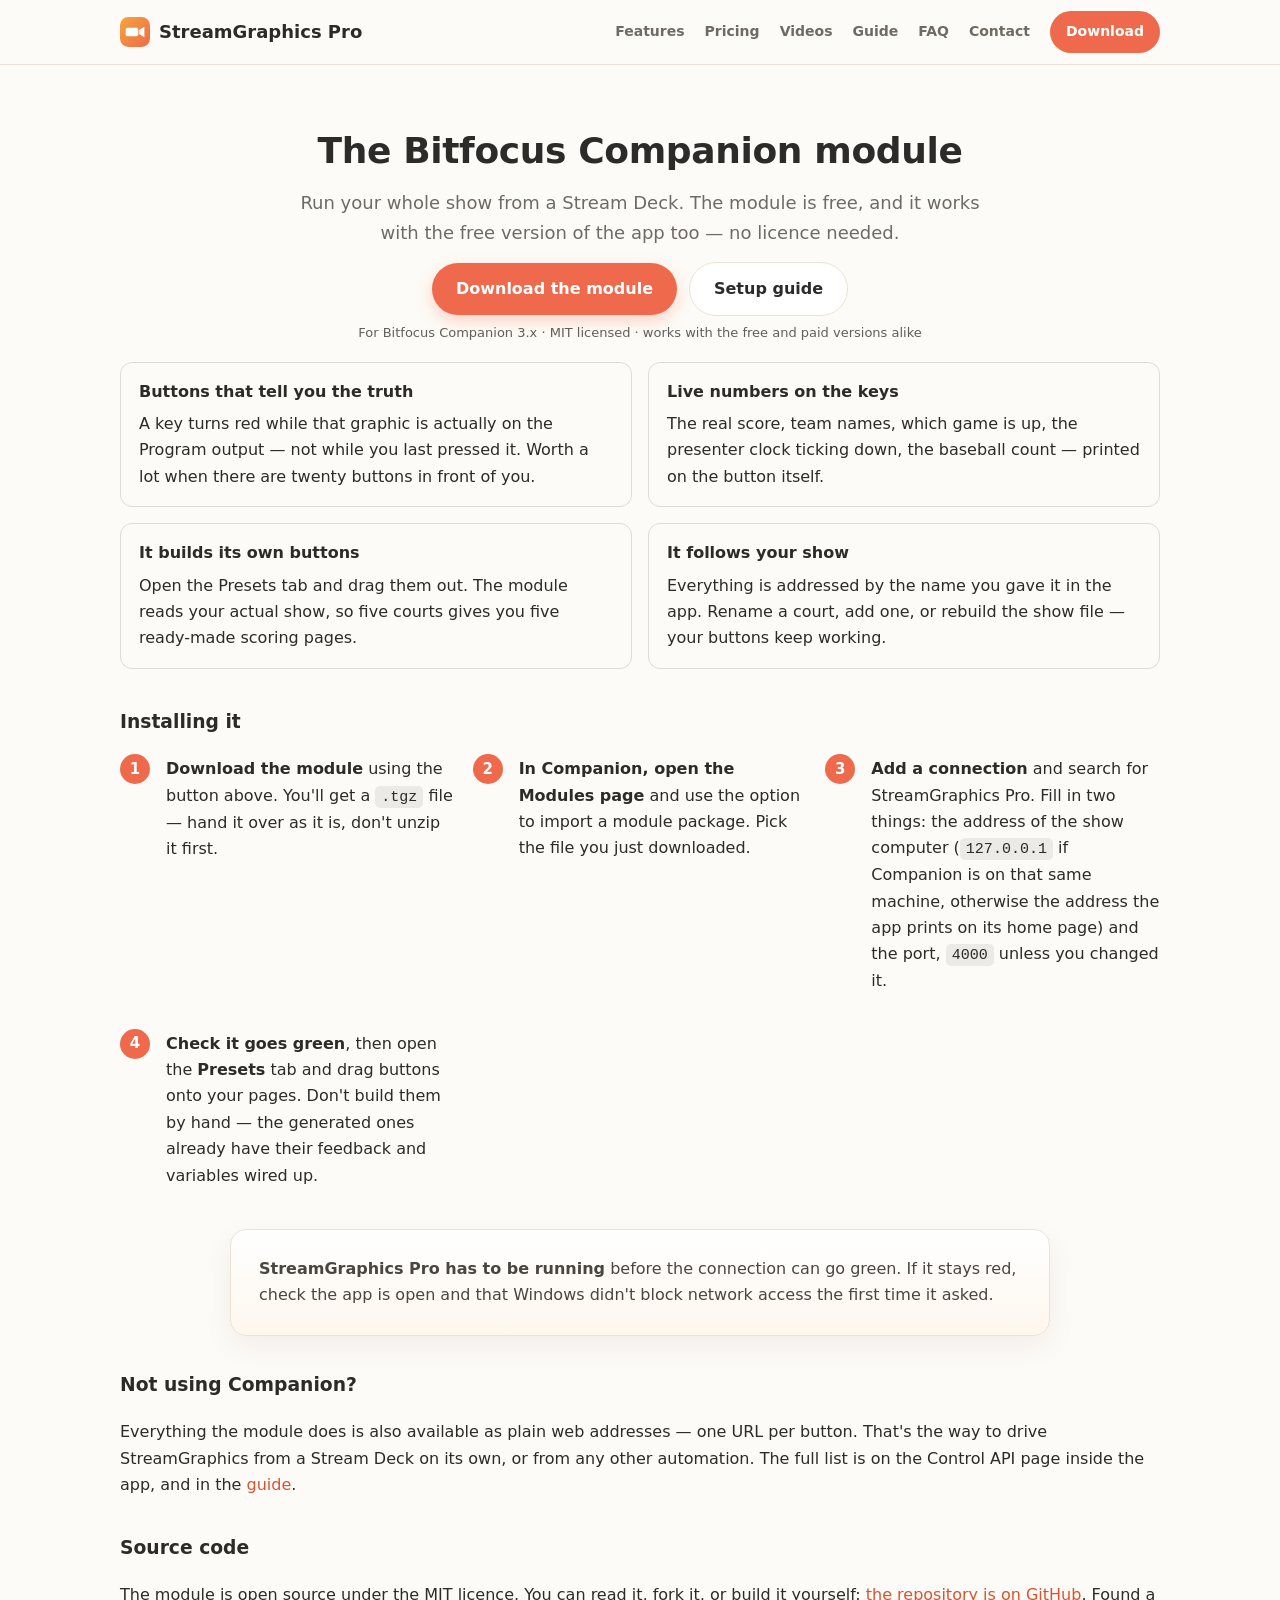
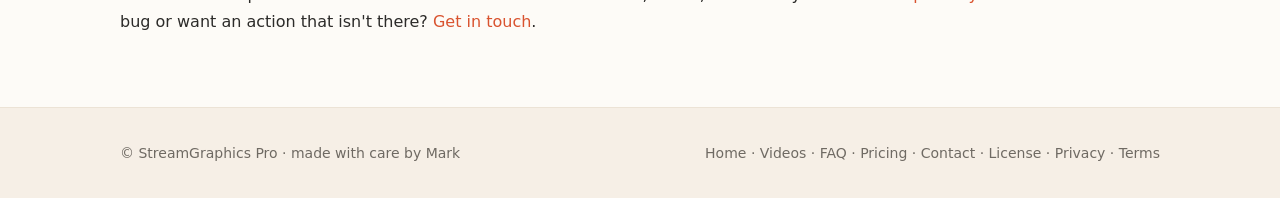
==== companion.html @ 473bcac5 "Companion module download page; manual links to it The module file goes in files/, NOT download/ — t" ====
<!doctype html>
<html lang="en">
<head>
<meta charset="utf-8">
<meta name="viewport" content="width=device-width, initial-scale=1">
<title>Bitfocus Companion module — StreamGraphics Pro</title>
<meta name="description" content="Free Bitfocus Companion module for StreamGraphics Pro. Drag ready-made buttons out of the Presets tab — graphics on and off air, scoreboards, timers, with live feedback on the keys.">
<link rel="icon" href="data:image/svg+xml,%3Csvg xmlns='http://www.w3.org/2000/svg' viewBox='0 0 64 64'%3E%3Ccircle cx='32' cy='32' r='30' fill='%23ef6a4c'/%3E%3C/svg%3E">
<link rel="stylesheet" href="site.css">
<style>
  .steps{counter-reset:st;list-style:none;padding:0;margin:18px 0 0}
  .steps li{counter-increment:st;position:relative;padding:0 0 18px 46px;margin:0}
  .steps li::before{content:counter(st);position:absolute;left:0;top:-2px;width:30px;height:30px;border-radius:50%;
    background:var(--accent,#ef6a4c);color:#fff;font-weight:800;display:flex;align-items:center;justify-content:center;font-size:15px}
  .dlrow{display:flex;gap:12px;flex-wrap:wrap;align-items:center;margin:14px 0 6px}
  .grid2{display:grid;grid-template-columns:repeat(2,minmax(0,1fr));gap:16px;margin-top:18px}
  @media(max-width:700px){.grid2{grid-template-columns:minmax(0,1fr)}}
  .card2{border:1px solid rgba(128,128,128,.25);border-radius:12px;padding:16px 18px}
  .card2 h4{margin:0 0 6px}
  code.k{padding:2px 6px;border-radius:5px;background:rgba(128,128,128,.14);font-size:.94em}
</style>
</head>
<body>
<header class="nav"><div class="wrap">
  <a class="brand" href="index.html"><svg class="logomark" width="30" height="30" viewBox="0 0 32 32" aria-hidden="true" style="flex:none"><defs><linearGradient id="sgm" x1="0" y1="0" x2="1" y2="1"><stop offset="0" stop-color="#f4a63c"/><stop offset="1" stop-color="#ef6a4c"/></linearGradient></defs><rect width="32" height="32" rx="9" fill="url(#sgm)"/><rect x="6" y="11.5" width="13.5" height="9" rx="2.2" fill="#fff"/><path d="M20.5 13.8 L26 10.5 L26 21.5 L20.5 18.2 Z" fill="#fff"/></svg> StreamGraphics Pro</a>
  <button class="menubtn" onclick="document.getElementById('nv').classList.toggle('open')">☰</button>
  <nav id="nv">
    <a href="index.html#features">Features</a><a href="pricing.html">Pricing</a>
    <a href="tutorials.html">Videos</a><a href="docs.html">Guide</a><a href="faq.html">FAQ</a>
    <a href="contact.html">Contact</a><a class="navcta" href="get-started.php">Download</a>
  </nav>
</div></header>

<section><div class="wrap">
  <div class="center">
    <h2>The Bitfocus Companion module</h2>
    <p class="lead" style="max-width:680px;margin:0 auto">Run your whole show from a Stream Deck. The module is free, and it works with the free version of the app too — no licence needed.</p>
  </div>

  <div class="dlrow" style="justify-content:center">
    <a class="btn" href="files/streamgraphics-pro-companion-module.tgz">Download the module</a>
    <a class="btn alt" href="docs.html#control-api">Setup guide</a>
  </div>
  <p class="center" style="font-size:13px;opacity:.75;margin-top:2px">For Bitfocus Companion 3.x · MIT licensed · works with the free and paid versions alike</p>

  <div class="grid2">
    <div class="card2">
      <h4>Buttons that tell you the truth</h4>
      <p style="margin:0">A key turns red while that graphic is actually on the Program output — not while you last pressed it. Worth a lot when there are twenty buttons in front of you.</p>
    </div>
    <div class="card2">
      <h4>Live numbers on the keys</h4>
      <p style="margin:0">The real score, team names, which game is up, the presenter clock ticking down, the baseball count — printed on the button itself.</p>
    </div>
    <div class="card2">
      <h4>It builds its own buttons</h4>
      <p style="margin:0">Open the Presets tab and drag them out. The module reads your actual show, so five courts gives you five ready-made scoring pages.</p>
    </div>
    <div class="card2">
      <h4>It follows your show</h4>
      <p style="margin:0">Everything is addressed by the name you gave it in the app. Rename a court, add one, or rebuild the show file — your buttons keep working.</p>
    </div>
  </div>

  <h3 style="margin-top:38px">Installing it</h3>
  <ol class="steps">
    <li><b>Download the module</b> using the button above. You'll get a <code class="k">.tgz</code> file — hand it over as it is, don't unzip it first.</li>
    <li><b>In Companion, open the Modules page</b> and use the option to import a module package. Pick the file you just downloaded.</li>
    <li><b>Add a connection</b> and search for StreamGraphics Pro. Fill in two things: the address of the show computer (<code class="k">127.0.0.1</code> if Companion is on that same machine, otherwise the address the app prints on its home page) and the port, <code class="k">4000</code> unless you changed it.</li>
    <li><b>Check it goes green</b>, then open the <b>Presets</b> tab and drag buttons onto your pages. Don't build them by hand — the generated ones already have their feedback and variables wired up.</li>
  </ol>

  <div class="note" style="margin-top:22px">
    <p style="margin:0"><b>StreamGraphics Pro has to be running</b> before the connection can go green. If it stays red, check the app is open and that Windows didn't block network access the first time it asked.</p>
  </div>

  <h3 style="margin-top:34px">Not using Companion?</h3>
  <p>Everything the module does is also available as plain web addresses — one URL per button. That's the way to drive StreamGraphics from a Stream Deck on its own, or from any other automation. The full list is on the Control API page inside the app, and in the <a href="docs.html#control-api">guide</a>.</p>

  <h3 style="margin-top:34px">Source code</h3>
  <p>The module is open source under the MIT licence. You can read it, fork it, or build it yourself: <a href="https://github.com/anirudhatalmale6-alt/companion-module-streamgraphics-pro" target="_blank" rel="noopener">the repository is on GitHub</a>. Found a bug or want an action that isn't there? <a href="contact.html">Get in touch</a>.</p>
</div></section>

<footer><div class="wrap"><div>© StreamGraphics Pro · made with care by Mark</div><div><a href="index.html">Home</a> · <a href="tutorials.html">Videos</a> · <a href="faq.html">FAQ</a> · <a href="pricing.html">Pricing</a> · <a href="contact.html">Contact</a> · <a href="eula.html">License</a> · <a href="privacy.html">Privacy</a> · <a href="terms.html">Terms</a></div></div></footer>
</body>
</html>
---- site.css ----
/* StreamGraphics Pro — marketing + docs site. Light, warm, friendly. Plain static CSS. */
:root{
  --bg:#fdfbf7;            /* warm off-white */
  --panel:#ffffff;
  --panel2:#f6efe6;        /* soft warm */
  --line:#ece3d6;
  --txt:#2c2b29;           /* warm near-black */
  --muted:#6f6a63;
  --muted2:#9a9289;
  --accent:#ef6a4c;        /* friendly warm coral */
  --accent-dk:#d9532f;
  --accent2:#f4a63c;       /* warm amber */
  --radius:16px;
  --shadow:0 10px 30px rgba(60,40,20,.06);
}
*{box-sizing:border-box}
html{scroll-behavior:smooth}
body{margin:0;background:var(--bg);color:var(--txt);font:16px/1.65 'Segoe UI',system-ui,-apple-system,Arial,sans-serif}
a{color:var(--accent-dk);text-decoration:none}
a:hover{text-decoration:underline}
.wrap{max-width:1080px;margin:0 auto;padding:0 20px}
.btn{display:inline-block;background:var(--accent);color:#fff;font-weight:800;padding:13px 24px;border-radius:999px;text-decoration:none;border:none;cursor:pointer;box-shadow:0 6px 16px rgba(239,106,76,.28)}
.btn:hover{background:var(--accent-dk);text-decoration:none}
.btn.alt{background:#fff;color:var(--txt);border:1.5px solid var(--line);box-shadow:none}
.btn.alt:hover{border-color:var(--accent)}

header.nav{position:sticky;top:0;z-index:50;background:rgba(253,251,247,.9);backdrop-filter:blur(8px);border-bottom:1px solid var(--line)}
header.nav .wrap{display:flex;align-items:center;gap:18px;height:64px}
.brand{display:flex;align-items:center;gap:9px;font-weight:800;font-size:18px;color:var(--txt)}
.brand:hover{text-decoration:none}
.brand .dot{width:12px;height:12px;border-radius:50%;background:var(--accent)}
header.nav nav{margin-left:auto;display:flex;gap:20px;flex-wrap:wrap;align-items:center}
header.nav nav a{color:var(--muted);font-weight:600;font-size:14px}
header.nav nav a:hover,header.nav nav a.on{color:var(--txt);text-decoration:none}
.navcta{background:var(--accent);color:#fff !important;padding:9px 16px;border-radius:999px;font-weight:800}
.navcta:hover{background:var(--accent-dk)}
.menubtn{display:none;margin-left:auto;background:#fff;border:1px solid var(--line);color:var(--txt);border-radius:8px;padding:6px 10px;font-size:18px;cursor:pointer}

.hero{padding:80px 0 60px;text-align:center;background:radial-gradient(1100px 460px at 50% -8%,rgba(244,166,60,.20),transparent 62%),radial-gradient(900px 420px at 80% 0%,rgba(239,106,76,.14),transparent 60%)}
.hero h1{font-size:clamp(34px,6vw,58px);line-height:1.06;margin:0 0 16px;letter-spacing:-.02em}
.hero p.sub{font-size:clamp(17px,2.2vw,21px);color:var(--muted);max-width:720px;margin:0 auto 26px}
.hero .cta{display:flex;gap:12px;justify-content:center;flex-wrap:wrap}
.pill{display:inline-block;font-size:13px;font-weight:800;color:var(--accent-dk);background:#fff;border:1px solid var(--line);box-shadow:var(--shadow);padding:6px 14px;border-radius:999px;margin-bottom:18px}

section{padding:56px 0}
h2{font-size:clamp(26px,4vw,36px);margin:0 0 8px;letter-spacing:-.01em}
.lead{color:var(--muted);margin:0 0 30px;font-size:18px}
.center{text-align:center}

.grid{display:grid;grid-template-columns:repeat(3,1fr);gap:18px}
@media(max-width:820px){.grid{grid-template-columns:1fr 1fr}}
@media(max-width:560px){.grid{grid-template-columns:1fr}}
.card{background:var(--panel);border:1px solid var(--line);border-radius:var(--radius);padding:22px;box-shadow:var(--shadow)}
.card h3{margin:8px 0 6px;font-size:18px}
.card p{margin:0;color:var(--muted);font-size:14.5px}
.ico{width:36px;height:36px;color:var(--accent)}

.note{background:linear-gradient(180deg,#fff,#fdf7ee);border:1px solid var(--line);border-radius:var(--radius);padding:26px 28px;box-shadow:var(--shadow);max-width:820px;margin:0 auto}
.note p{margin:0 0 10px;color:#4a463f}
.sig{font-weight:800;color:var(--txt)}

.steps{display:grid;grid-template-columns:repeat(3,1fr);gap:18px;counter-reset:s}
@media(max-width:700px){.steps{grid-template-columns:1fr}}
.step{background:#fff;border:1px solid var(--line);border-radius:var(--radius);padding:22px 20px;position:relative;box-shadow:var(--shadow)}
.step::before{counter-increment:s;content:counter(s);position:absolute;top:-15px;left:18px;width:32px;height:32px;background:var(--accent);color:#fff;font-weight:800;border-radius:50%;display:flex;align-items:center;justify-content:center}

.tiers{display:grid;grid-template-columns:1fr 1fr;gap:20px;max-width:820px;margin:0 auto}
@media(max-width:680px){.tiers{grid-template-columns:1fr}}
.tier{background:#fff;border:1px solid var(--line);border-radius:var(--radius);padding:28px;box-shadow:var(--shadow)}
.tier.hot{border-color:var(--accent);box-shadow:0 12px 34px rgba(239,106,76,.16)}
.tier h3{font-size:22px;margin:0 0 4px}
.tier .price{font-size:36px;font-weight:800;margin:8px 0;color:var(--txt)}
.tier ul{list-style:none;padding:0;margin:16px 0}
.tier li{padding:6px 0 6px 26px;position:relative;color:var(--muted)}
.tier li::before{content:'✓';position:absolute;left:0;color:var(--accent);font-weight:800}
.addons{max-width:820px;margin:22px auto 0}
.addons .card{display:flex;justify-content:space-between;gap:12px;margin-bottom:12px;align-items:center}

.faq{max-width:800px;margin:0 auto}
details{background:#fff;border:1px solid var(--line);border-radius:12px;padding:4px 18px;margin-bottom:10px;box-shadow:var(--shadow)}
details summary{cursor:pointer;font-weight:700;padding:12px 0;list-style:none}
details summary::-webkit-details-marker{display:none}
details summary::after{content:'+';float:right;color:var(--accent);font-weight:800}
details[open] summary::after{content:'–'}
details p{color:var(--muted);margin:0 0 14px}

.videowrap{max-width:900px;margin:0 auto}
.video{position:relative;padding-top:56.25%;background:var(--panel2);border:1px solid var(--line);border-radius:var(--radius);overflow:hidden;display:flex;align-items:center;justify-content:center}
.video iframe{position:absolute;inset:0;width:100%;height:100%;border:0}
.video .ph{color:var(--muted2);text-align:center}
.vgrid{display:grid;grid-template-columns:1fr 1fr;gap:20px}
@media(max-width:680px){.vgrid{grid-template-columns:1fr}}
.vcard{background:#fff;border:1px solid var(--line);border-radius:var(--radius);overflow:hidden;box-shadow:var(--shadow)}
.vthumb{position:relative;padding-top:56.25%;background:linear-gradient(135deg,#fef1e6,#fde3d5);display:flex;align-items:center;justify-content:center}
.vthumb .play{width:56px;height:56px;border-radius:50%;background:#fff;box-shadow:var(--shadow);display:flex;align-items:center;justify-content:center;color:var(--accent);font-size:22px}
.vcard .vb{padding:14px 16px}
.vcard h3{margin:0 0 3px;font-size:16px}
.vcard p{margin:0;color:var(--muted);font-size:13.5px}

/* docs */
.docs{display:grid;grid-template-columns:230px 1fr;gap:30px;align-items:start}
@media(max-width:820px){.docs{grid-template-columns:1fr}}
.side{position:sticky;top:82px;background:#fff;border:1px solid var(--line);border-radius:12px;padding:14px;box-shadow:var(--shadow)}
@media(max-width:820px){.side{position:static}}
.side a{display:block;color:var(--muted);padding:6px 8px;border-radius:7px;font-size:14px}
.side a:hover{background:var(--panel2);color:var(--txt);text-decoration:none}
.side .grp{font-size:11px;text-transform:uppercase;letter-spacing:.1em;color:var(--muted2);margin:12px 8px 4px}
.doc h2{scroll-margin-top:82px;border-top:1px solid var(--line);padding-top:26px;margin-top:34px}
.doc h2:first-child{border-top:none;padding-top:0;margin-top:0}
.doc h3{margin:20px 0 6px}
.doc p,.doc li{color:#514c45}
.doc code{background:var(--panel2);border:1px solid var(--line);border-radius:6px;padding:1px 6px;font-size:13px;color:#8a4a34}
.doc kbd{background:#fff;border:1px solid var(--line);border-bottom-width:2px;border-radius:5px;padding:1px 6px;font-size:12px}

footer{border-top:1px solid var(--line);padding:34px 0;color:var(--muted);font-size:14px;background:var(--panel2)}
footer .wrap{display:flex;justify-content:space-between;gap:16px;flex-wrap:wrap}
footer a{color:var(--muted)}
@media(max-width:720px){header.nav nav{display:none;position:absolute;top:64px;left:0;right:0;background:var(--bg);border-bottom:1px solid var(--line);flex-direction:column;padding:12px 20px}header.nav nav.open{display:flex}.menubtn{display:block}}
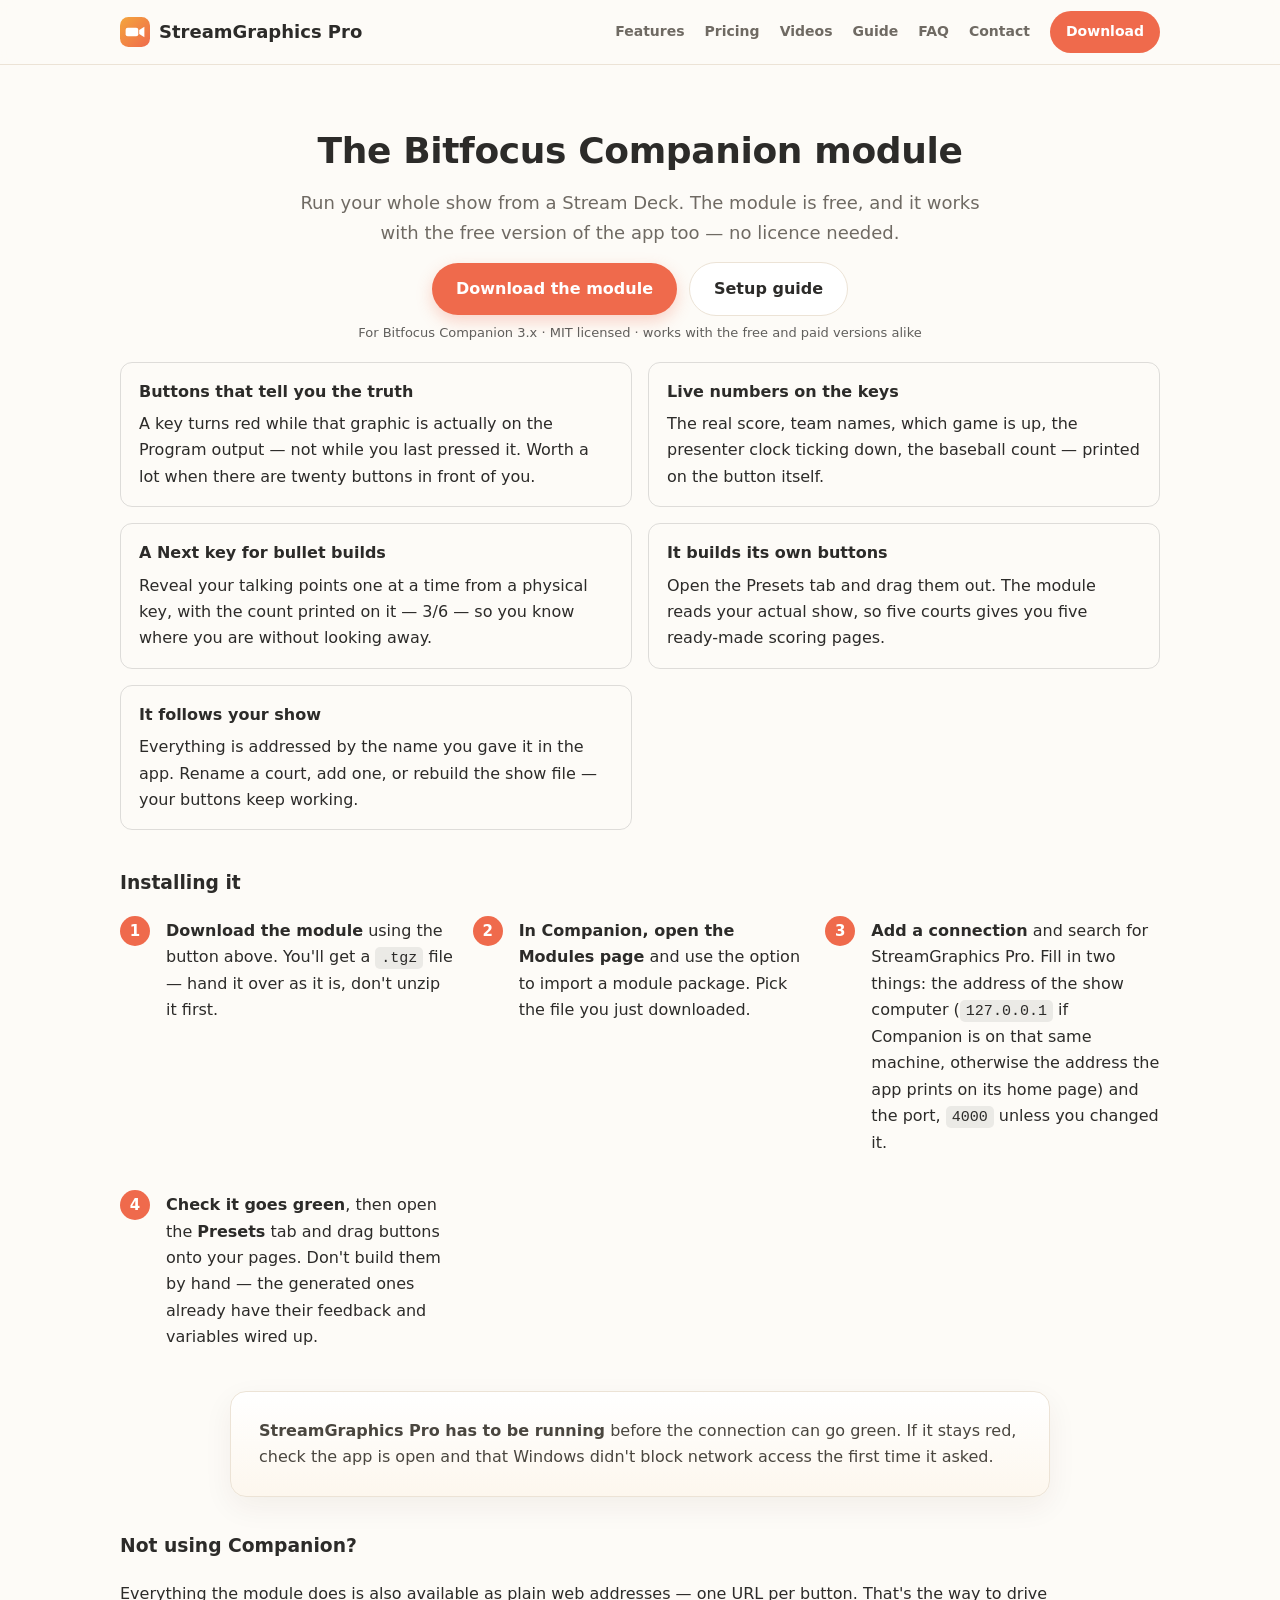
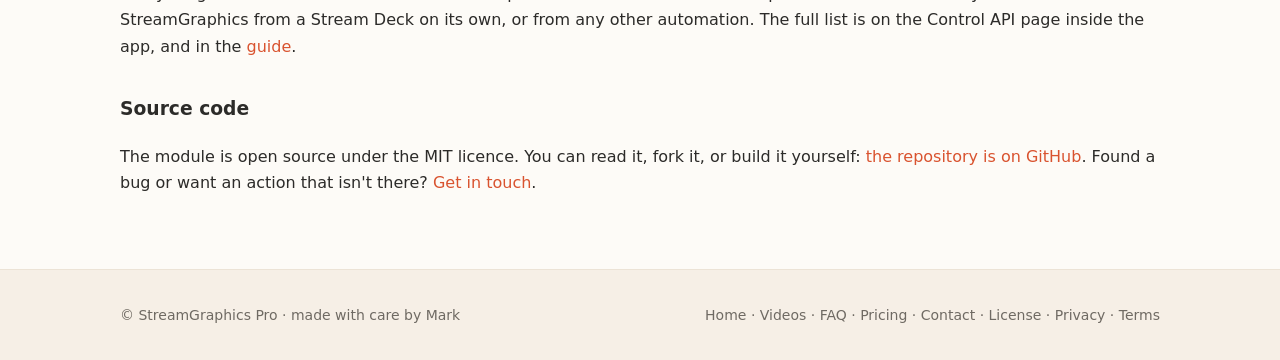
==== commit 0f28566e: "Companion module 1.1.0 on the download page + bullets card" ====
--- a/companion.html
+++ b/companion.html
@@ -53,6 +53,10 @@
       <p style="margin:0">The real score, team names, which game is up, the presenter clock ticking down, the baseball count — printed on the button itself.</p>
     </div>
     <div class="card2">
+      <h4>A Next key for bullet builds</h4>
+      <p style="margin:0">Reveal your talking points one at a time from a physical key, with the count printed on it — 3/6 — so you know where you are without looking away.</p>
+    </div>
+    <div class="card2">
       <h4>It builds its own buttons</h4>
       <p style="margin:0">Open the Presets tab and drag them out. The module reads your actual show, so five courts gives you five ready-made scoring pages.</p>
     </div>
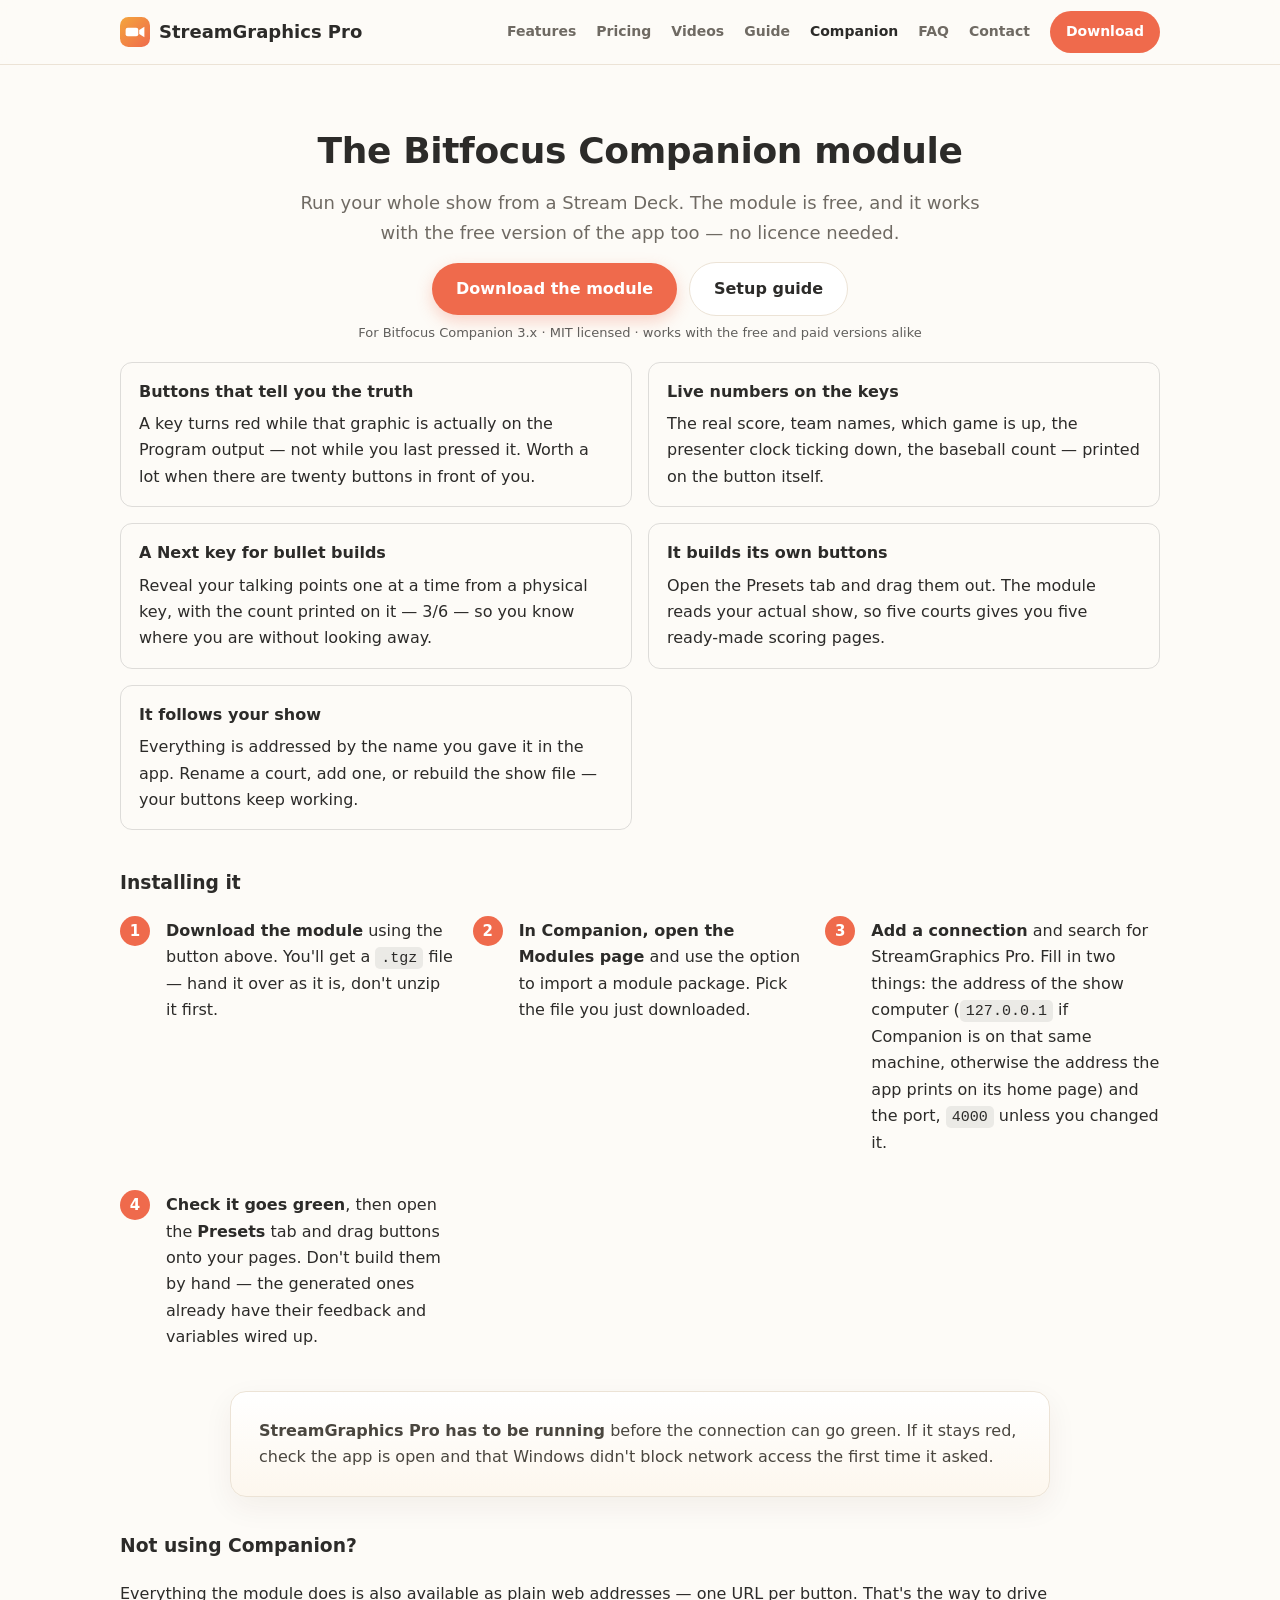
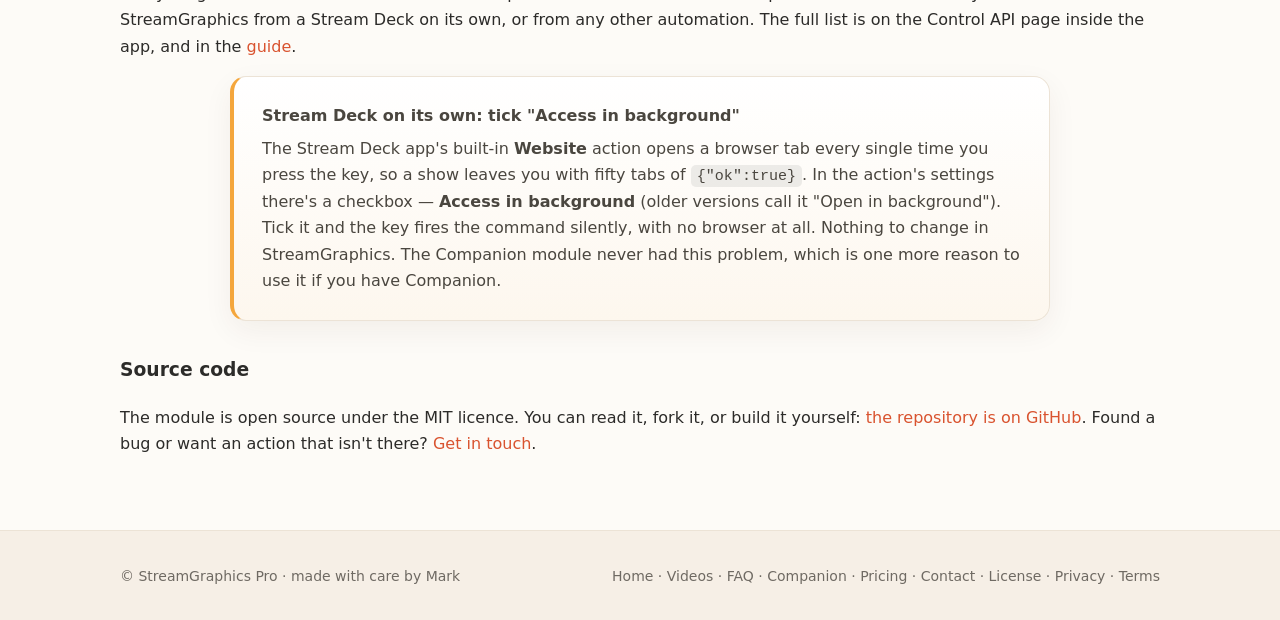
==== commit 6fc36ad1: "1.0.7 — Companion page in the nav everywhere, two new demo GIFs (bullet modes, live CSV editing), St" ====
--- a/companion.html
+++ b/companion.html
@@ -26,7 +26,7 @@
   <button class="menubtn" onclick="document.getElementById('nv').classList.toggle('open')">☰</button>
   <nav id="nv">
     <a href="index.html#features">Features</a><a href="pricing.html">Pricing</a>
-    <a href="tutorials.html">Videos</a><a href="docs.html">Guide</a><a href="faq.html">FAQ</a>
+    <a href="tutorials.html">Videos</a><a href="docs.html">Guide</a><a href="companion.html" class="on">Companion</a><a href="faq.html">FAQ</a>
     <a href="contact.html">Contact</a><a class="navcta" href="get-started.php">Download</a>
   </nav>
 </div></header>
@@ -81,10 +81,15 @@
   <h3 style="margin-top:34px">Not using Companion?</h3>
   <p>Everything the module does is also available as plain web addresses — one URL per button. That's the way to drive StreamGraphics from a Stream Deck on its own, or from any other automation. The full list is on the Control API page inside the app, and in the <a href="docs.html#control-api">guide</a>.</p>
 
+  <div class="note" style="margin-top:14px;border-left:4px solid #f4a63c">
+    <p style="margin:0 0 6px"><b>Stream Deck on its own: tick "Access in background"</b></p>
+    <p style="margin:0">The Stream Deck app's built-in <b>Website</b> action opens a browser tab every single time you press the key, so a show leaves you with fifty tabs of <code class="k">{"ok":true}</code>. In the action's settings there's a checkbox — <b>Access in background</b> (older versions call it "Open in background"). Tick it and the key fires the command silently, with no browser at all. Nothing to change in StreamGraphics. The Companion module never had this problem, which is one more reason to use it if you have Companion.</p>
+  </div>
+
   <h3 style="margin-top:34px">Source code</h3>
   <p>The module is open source under the MIT licence. You can read it, fork it, or build it yourself: <a href="https://github.com/anirudhatalmale6-alt/companion-module-streamgraphics-pro" target="_blank" rel="noopener">the repository is on GitHub</a>. Found a bug or want an action that isn't there? <a href="contact.html">Get in touch</a>.</p>
 </div></section>
 
-<footer><div class="wrap"><div>© StreamGraphics Pro · made with care by Mark</div><div><a href="index.html">Home</a> · <a href="tutorials.html">Videos</a> · <a href="faq.html">FAQ</a> · <a href="pricing.html">Pricing</a> · <a href="contact.html">Contact</a> · <a href="eula.html">License</a> · <a href="privacy.html">Privacy</a> · <a href="terms.html">Terms</a></div></div></footer>
+<footer><div class="wrap"><div>© StreamGraphics Pro · made with care by Mark</div><div><a href="index.html">Home</a> · <a href="tutorials.html">Videos</a> · <a href="faq.html">FAQ</a> · <a href="companion.html">Companion</a> · <a href="pricing.html">Pricing</a> · <a href="contact.html">Contact</a> · <a href="eula.html">License</a> · <a href="privacy.html">Privacy</a> · <a href="terms.html">Terms</a></div></div></footer>
 </body>
 </html>
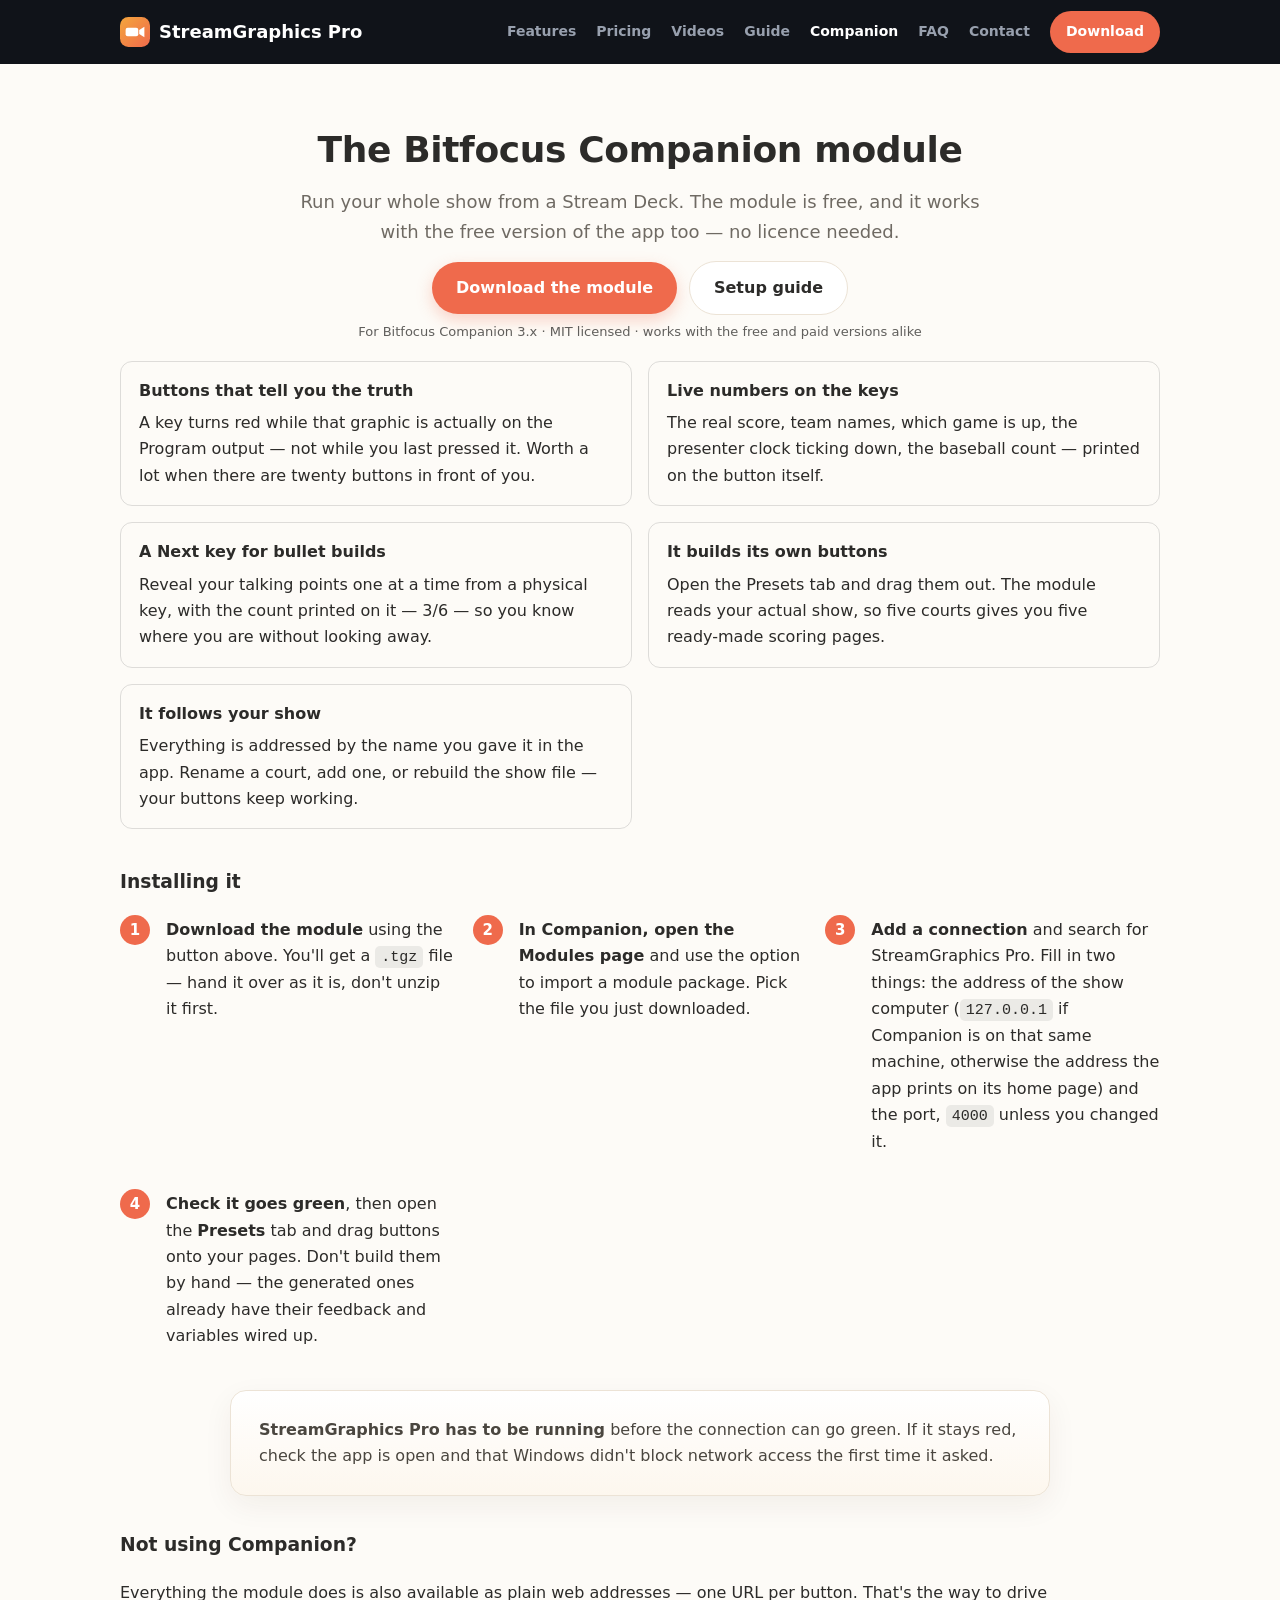
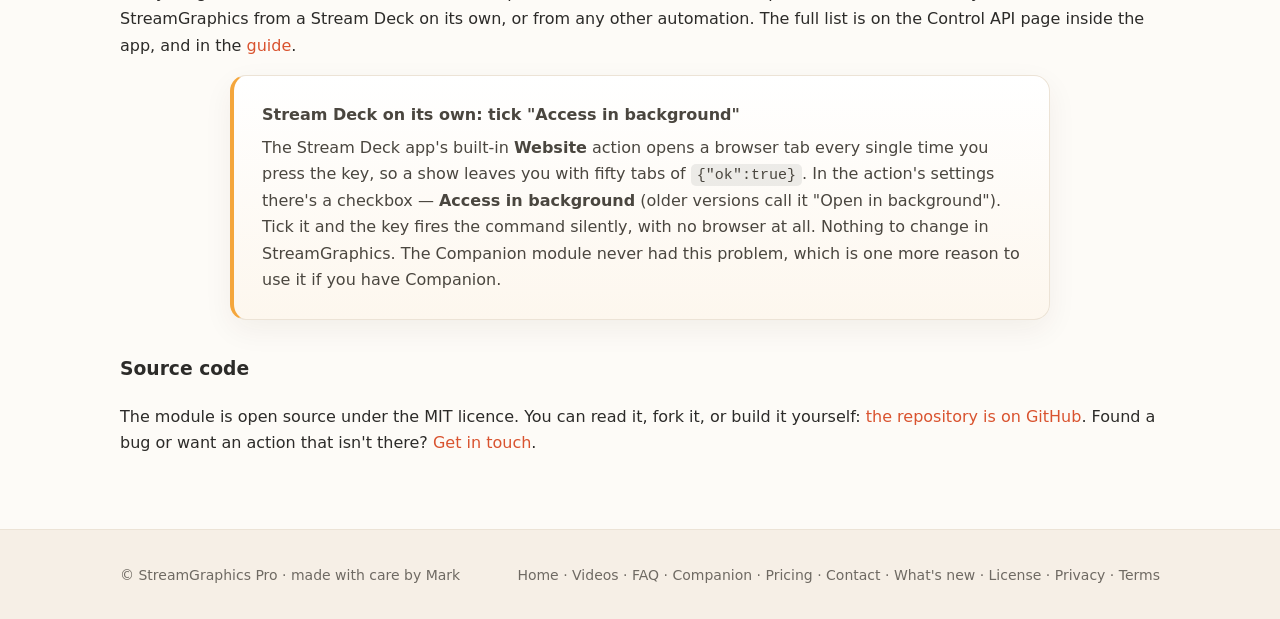
==== commit 707ab806: "A What's new page, in the site's own colours, linked from every footer Built as a real page rather t" ====
--- a/companion.html
+++ b/companion.html
@@ -90,6 +90,6 @@
   <p>The module is open source under the MIT licence. You can read it, fork it, or build it yourself: <a href="https://github.com/anirudhatalmale6-alt/companion-module-streamgraphics-pro" target="_blank" rel="noopener">the repository is on GitHub</a>. Found a bug or want an action that isn't there? <a href="contact.html">Get in touch</a>.</p>
 </div></section>
 
-<footer><div class="wrap"><div>© StreamGraphics Pro · made with care by Mark</div><div><a href="index.html">Home</a> · <a href="tutorials.html">Videos</a> · <a href="faq.html">FAQ</a> · <a href="companion.html">Companion</a> · <a href="pricing.html">Pricing</a> · <a href="contact.html">Contact</a> · <a href="eula.html">License</a> · <a href="privacy.html">Privacy</a> · <a href="terms.html">Terms</a></div></div></footer>
+<footer><div class="wrap"><div>© StreamGraphics Pro · made with care by Mark</div><div><a href="index.html">Home</a> · <a href="tutorials.html">Videos</a> · <a href="faq.html">FAQ</a> · <a href="companion.html">Companion</a> · <a href="pricing.html">Pricing</a> · <a href="contact.html">Contact</a> · <a href="release-notes.html">What's new</a> · <a href="eula.html">License</a> · <a href="privacy.html">Privacy</a> · <a href="terms.html">Terms</a></div></div></footer>
 </body>
 </html>
--- a/site.css
+++ b/site.css
@@ -10,6 +10,13 @@
   --accent:#ef6a4c;        /* friendly warm coral */
   --accent-dk:#d9532f;
   --accent2:#f4a63c;       /* warm amber */
+  /* Dark surfaces. The nav and the home-page hero sit on these; the rest of the site stays
+   * warm and light. Slightly blue-black rather than brown-black, so the coral above reads as
+   * coral and not as rust. */
+  --ink:#101319;
+  --panel-d:#191d26;
+  --panel2-d:#1f242f;
+  --line-d:#2b3240;
   --radius:16px;
   --shadow:0 10px 30px rgba(60,40,20,.06);
 }
@@ -24,17 +31,32 @@
 .btn.alt{background:#fff;color:var(--txt);border:1.5px solid var(--line);box-shadow:none}
 .btn.alt:hover{border-color:var(--accent)}
 
-header.nav{position:sticky;top:0;z-index:50;background:rgba(253,251,247,.9);backdrop-filter:blur(8px);border-bottom:1px solid var(--line)}
+/* The bar is dark on EVERY page, not just the home page. It has to be: the home hero is dark
+ * now, and a light bar sitting on it leaves a hard seam right under the logo. Doing it here
+ * rather than in index.html also keeps the whole site looking like one site. */
+/* SOLID, not translucent, and no bottom border. Both of those were leaving a visible lighter
+ * band across the top of the home page.
+ *
+ * The bar used to be rgba(16,19,25,.92) over a backdrop blur. What sits behind it at the top of
+ * the document is the BODY, which is cream - so 8% cream mixed into it and the bar painted at
+ * rgb(35,38,43) while the hero directly underneath painted at rgb(20,23,29). 0.92*16 + 0.08*253
+ * = 34.9, exactly what was measured on the live site. Fifteen levels lighter, right across the
+ * full width, reading as a grey stripe under the logo. The 1px border then drew a second line
+ * under that. Opaque ink removes both, and the blur went with it - it does nothing behind an
+ * opaque background and only costs a compositing layer.
+ *
+ * On the light pages the dark bar separates itself from cream without any border. */
+header.nav{position:sticky;top:0;z-index:50;background:var(--ink)}
 header.nav .wrap{display:flex;align-items:center;gap:18px;height:64px}
-.brand{display:flex;align-items:center;gap:9px;font-weight:800;font-size:18px;color:var(--txt)}
+.brand{display:flex;align-items:center;gap:9px;font-weight:800;font-size:18px;color:#fff}
 .brand:hover{text-decoration:none}
 .brand .dot{width:12px;height:12px;border-radius:50%;background:var(--accent)}
 header.nav nav{margin-left:auto;display:flex;gap:20px;flex-wrap:wrap;align-items:center}
-header.nav nav a{color:var(--muted);font-weight:600;font-size:14px}
-header.nav nav a:hover,header.nav nav a.on{color:var(--txt);text-decoration:none}
+header.nav nav a{color:#98a0ae;font-weight:600;font-size:14px}
+header.nav nav a:hover,header.nav nav a.on{color:#fff;text-decoration:none}
 .navcta{background:var(--accent);color:#fff !important;padding:9px 16px;border-radius:999px;font-weight:800}
 .navcta:hover{background:var(--accent-dk)}
-.menubtn{display:none;margin-left:auto;background:#fff;border:1px solid var(--line);color:var(--txt);border-radius:8px;padding:6px 10px;font-size:18px;cursor:pointer}
+.menubtn{display:none;margin-left:auto;background:var(--panel2-d);border:1px solid var(--line-d);color:#fff;border-radius:8px;padding:6px 10px;font-size:18px;cursor:pointer}
 
 .hero{padding:80px 0 60px;text-align:center;background:radial-gradient(1100px 460px at 50% -8%,rgba(244,166,60,.20),transparent 62%),radial-gradient(900px 420px at 80% 0%,rgba(239,106,76,.14),transparent 60%)}
 .hero h1{font-size:clamp(34px,6vw,58px);line-height:1.06;margin:0 0 16px;letter-spacing:-.02em}
@@ -115,4 +137,4 @@
 footer{border-top:1px solid var(--line);padding:34px 0;color:var(--muted);font-size:14px;background:var(--panel2)}
 footer .wrap{display:flex;justify-content:space-between;gap:16px;flex-wrap:wrap}
 footer a{color:var(--muted)}
-@media(max-width:720px){header.nav nav{display:none;position:absolute;top:64px;left:0;right:0;background:var(--bg);border-bottom:1px solid var(--line);flex-direction:column;padding:12px 20px}header.nav nav.open{display:flex}.menubtn{display:block}}
+@media(max-width:720px){header.nav nav{display:none;position:absolute;top:64px;left:0;right:0;background:var(--ink);border-bottom:1px solid var(--line-d);flex-direction:column;padding:12px 20px}header.nav nav.open{display:flex}.menubtn{display:block}}
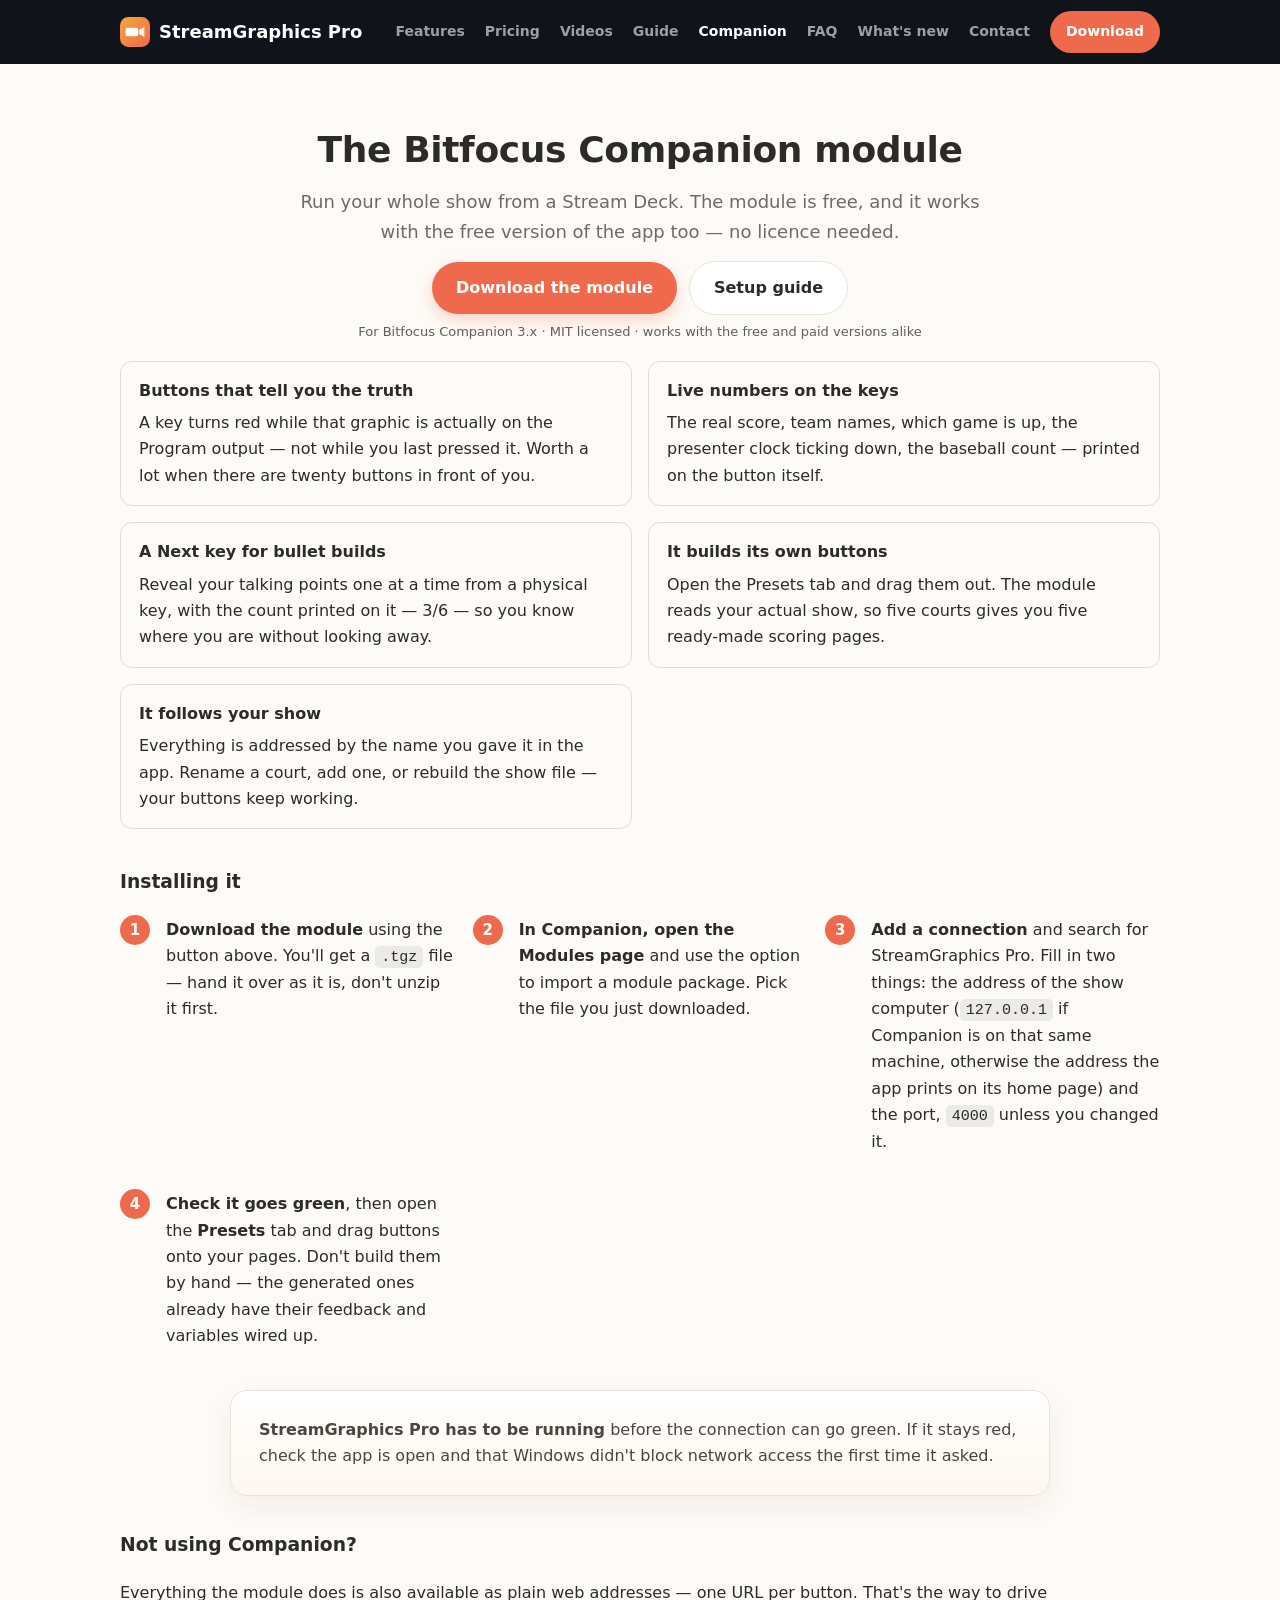
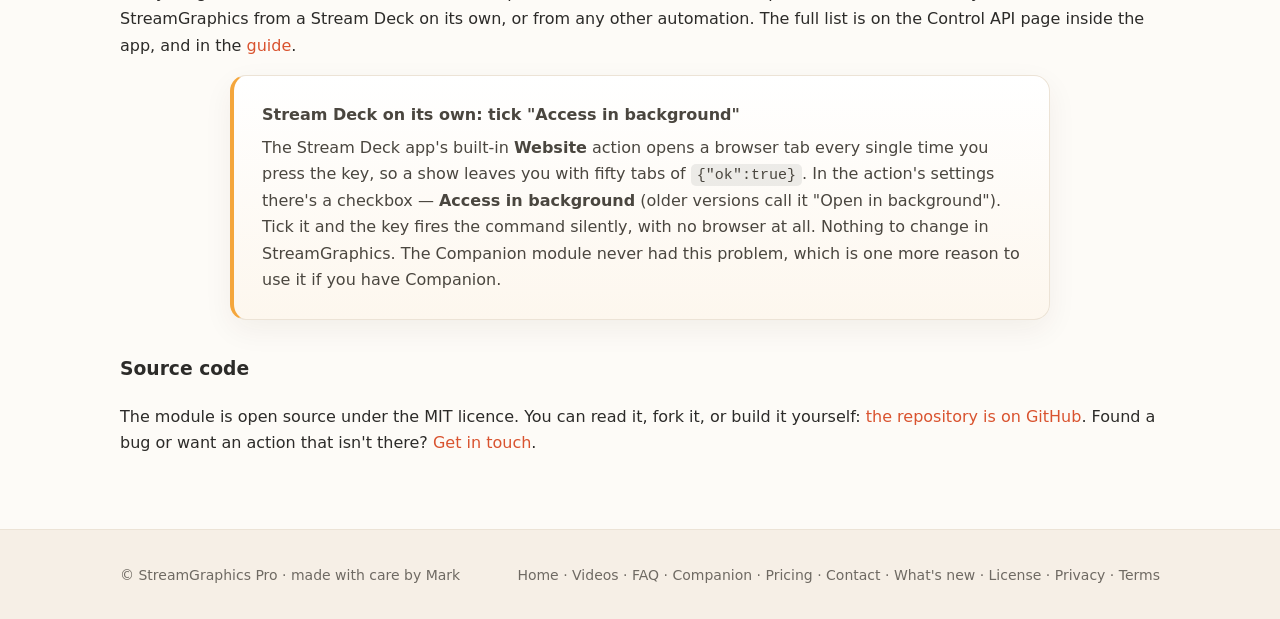
==== commit 07a48c0a: "What's new goes in the top menu, not just the footer Mark could not find it, which is the whole answ" ====
--- a/companion.html
+++ b/companion.html
@@ -27,7 +27,7 @@
   <nav id="nv">
     <a href="index.html#features">Features</a><a href="pricing.html">Pricing</a>
     <a href="tutorials.html">Videos</a><a href="docs.html">Guide</a><a href="companion.html" class="on">Companion</a><a href="faq.html">FAQ</a>
-    <a href="contact.html">Contact</a><a class="navcta" href="get-started.php">Download</a>
+    <a href="release-notes.html">What's new</a><a href="contact.html">Contact</a><a class="navcta" href="get-started.php">Download</a>
   </nav>
 </div></header>
 
